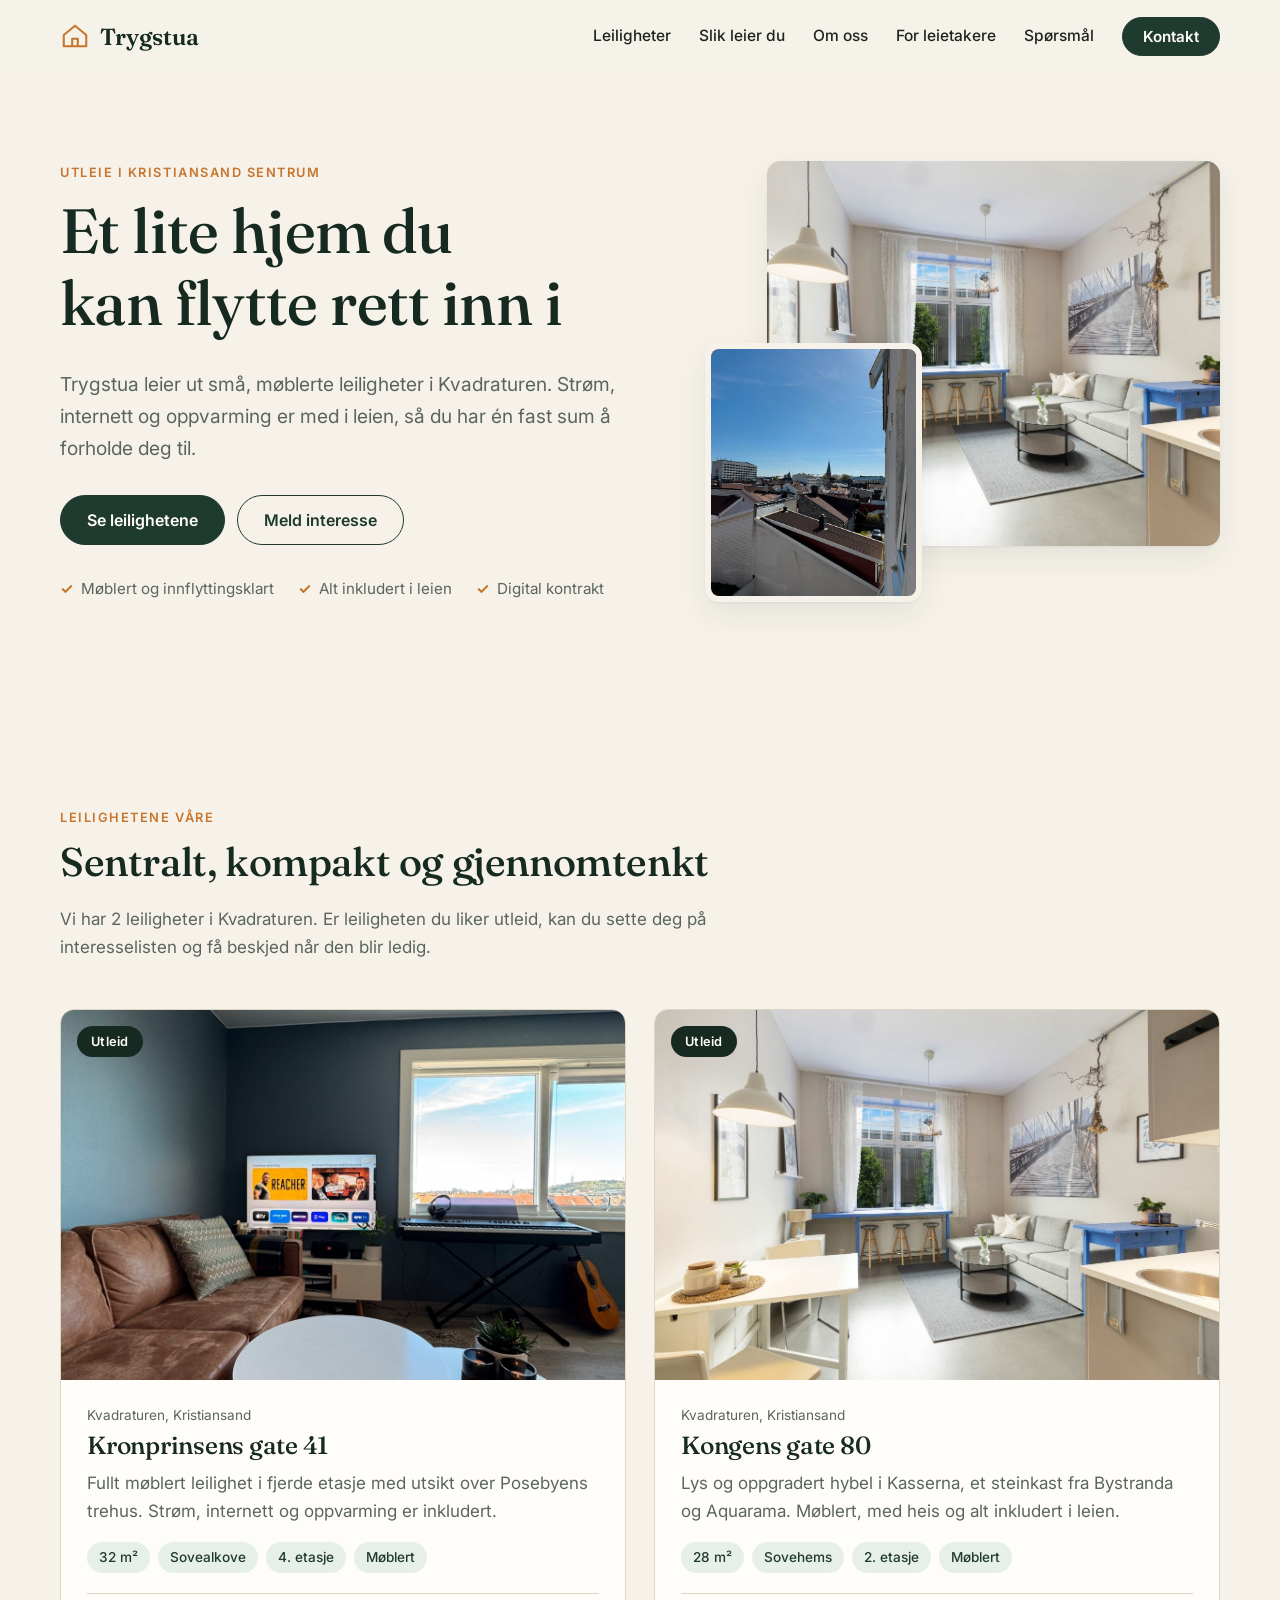
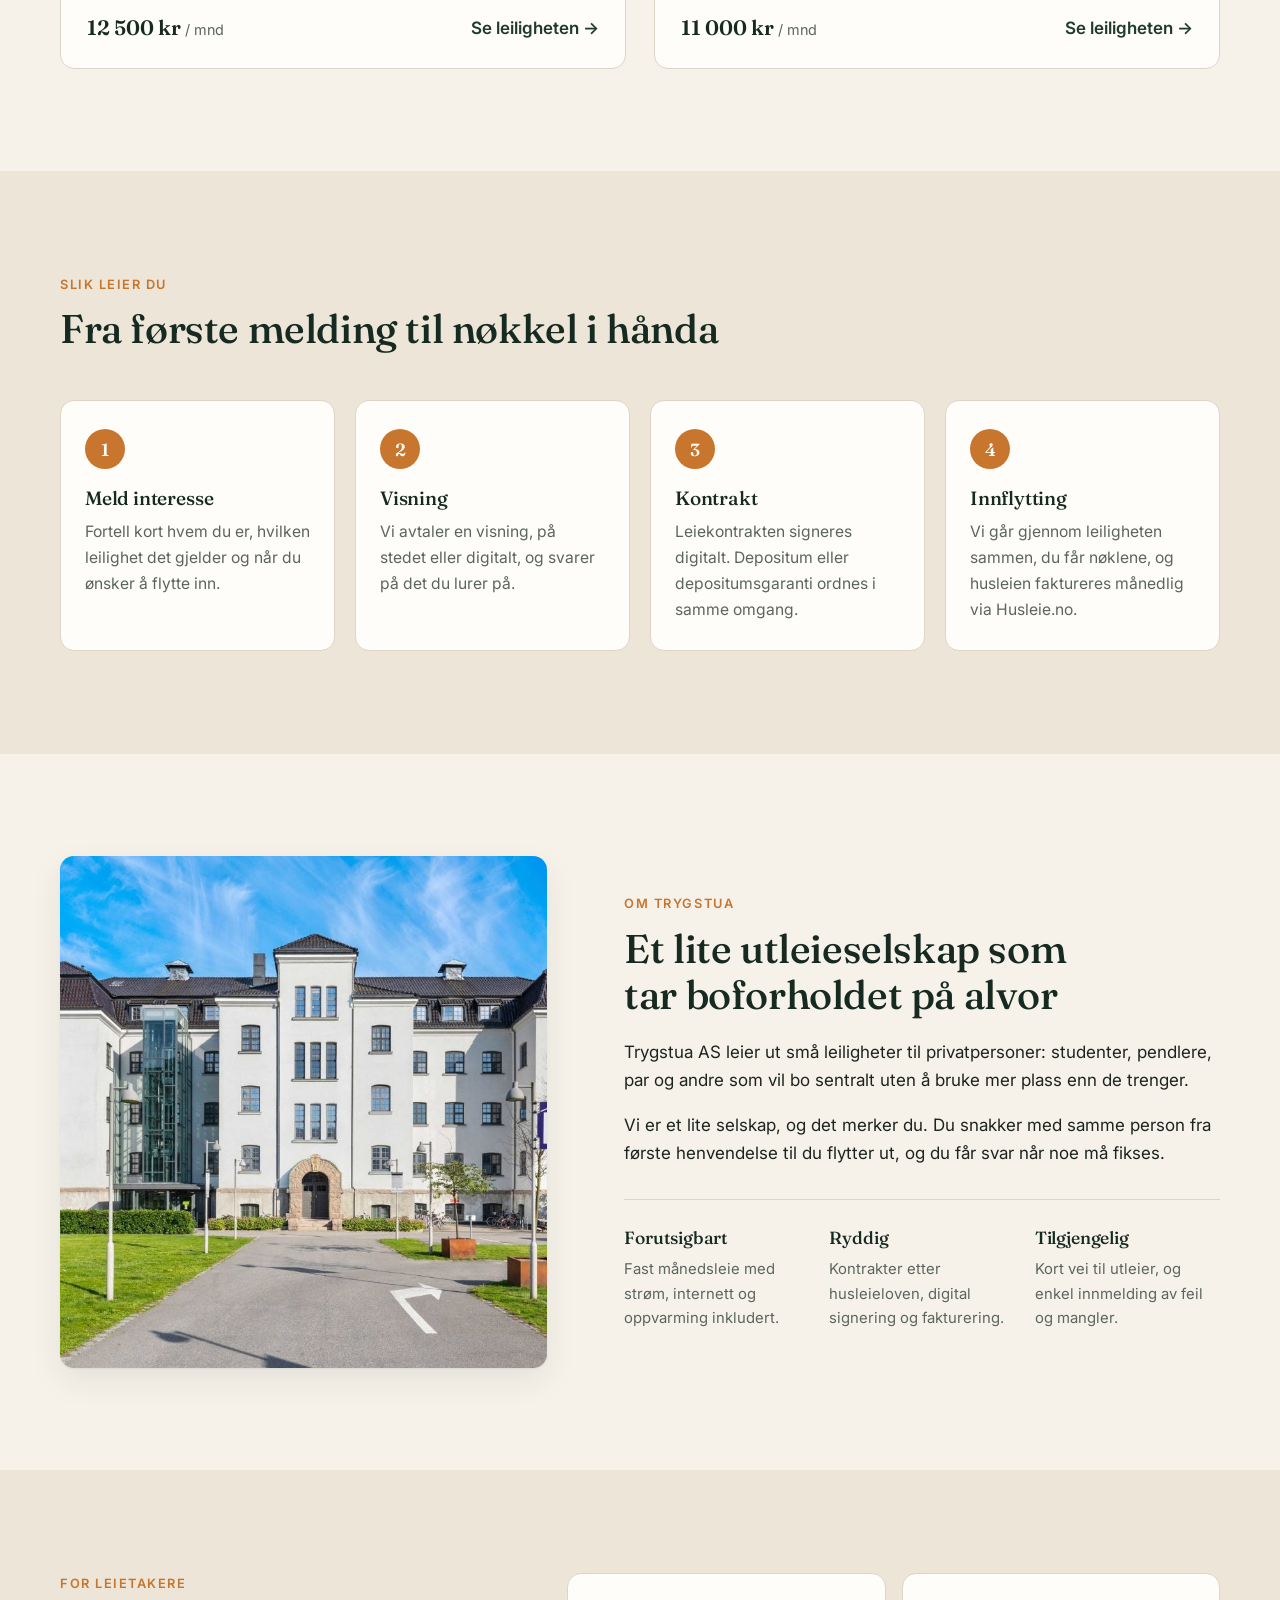
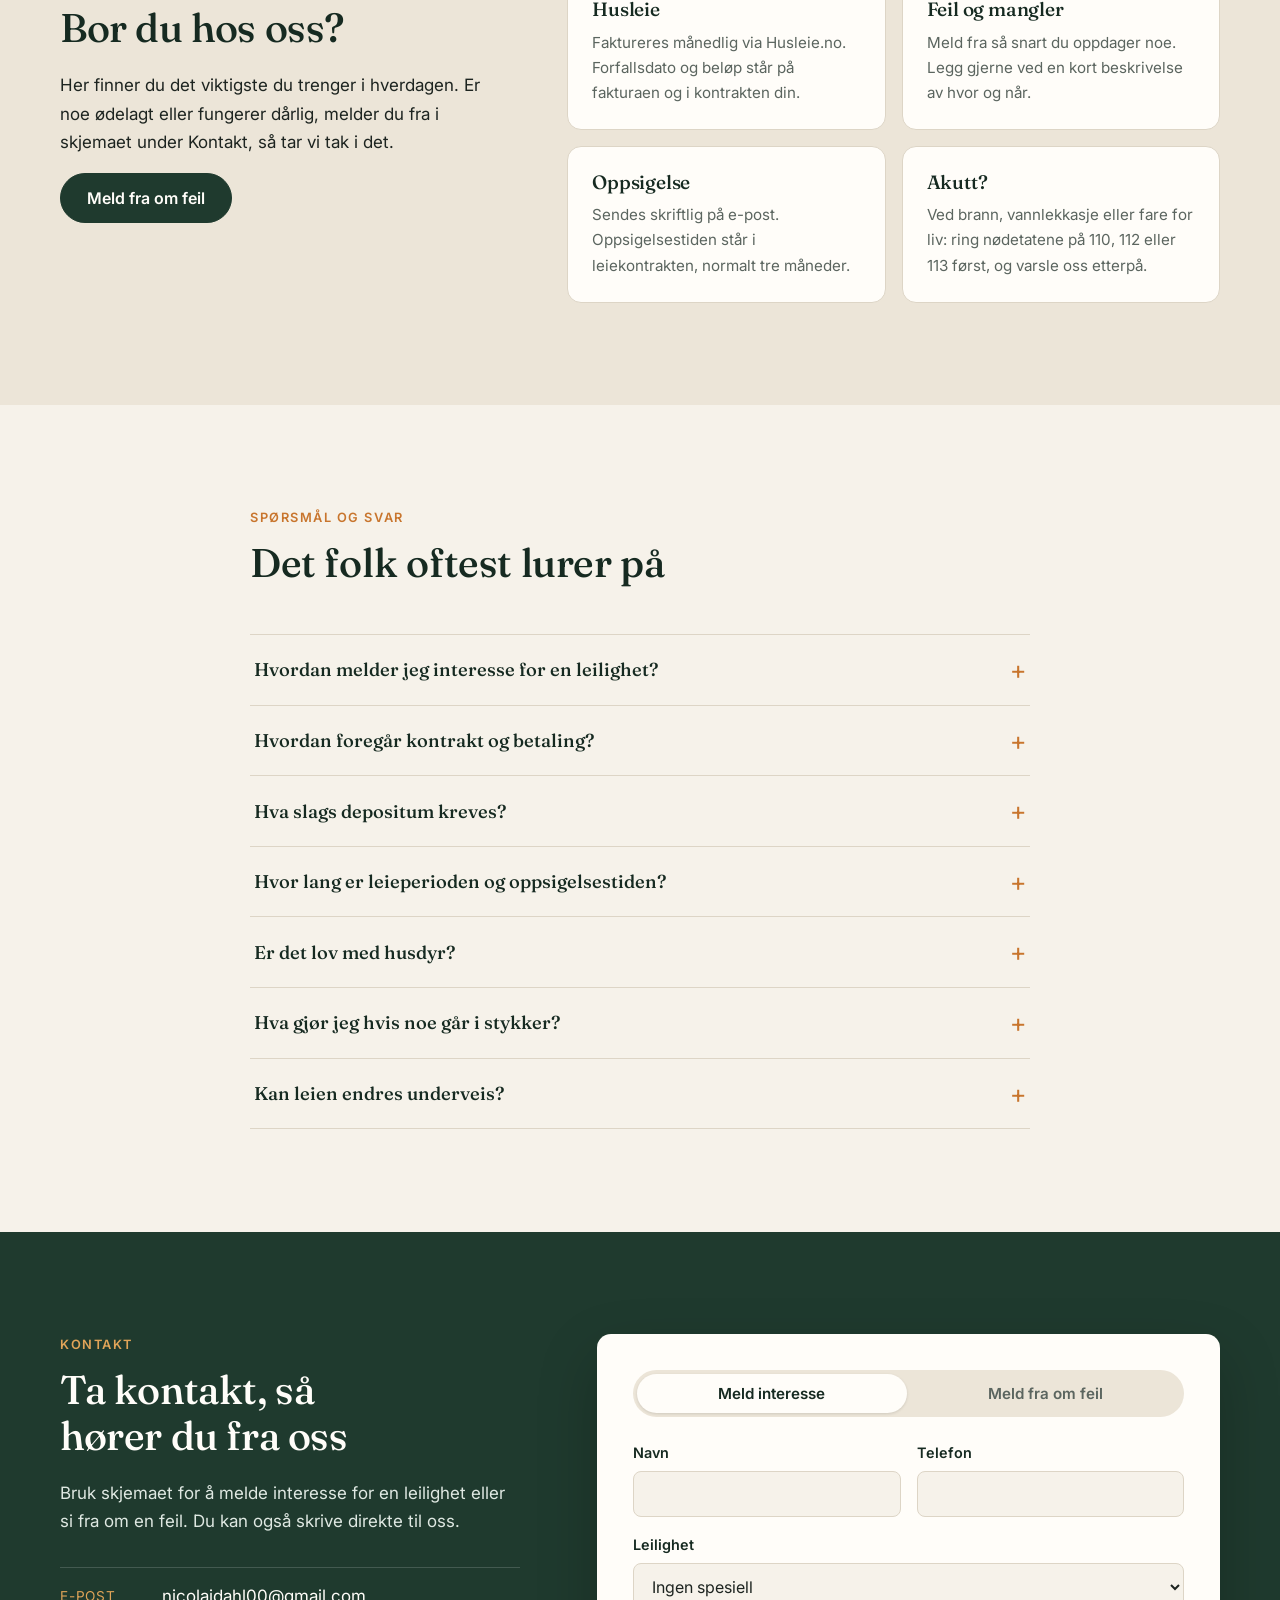
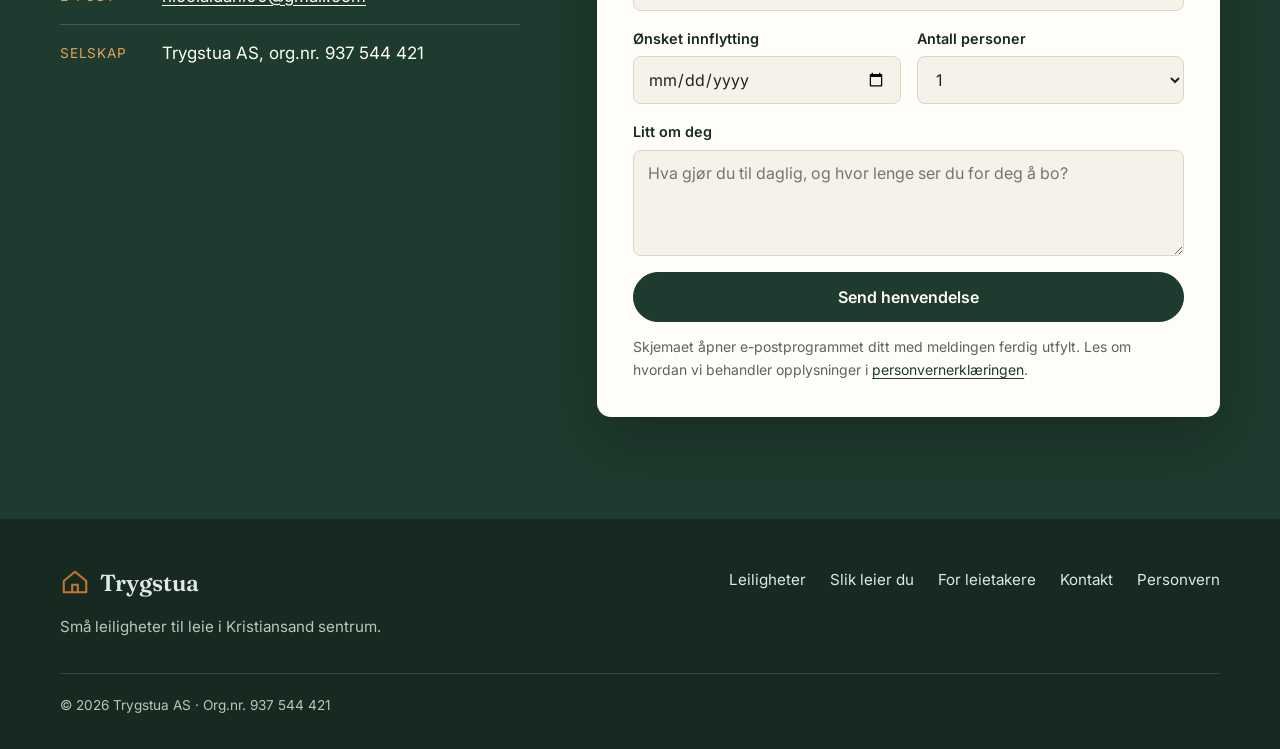
==== index.html @ 63338cfd "Første versjon av nettsiden for Trygstua AS Statisk nettside med forside, leilighetssider med bildeg" ====
<!doctype html>
<html lang="nb">
<head>
  <meta charset="utf-8">
  <meta name="viewport" content="width=device-width, initial-scale=1">
  <title>Trygstua AS | Små leiligheter til leie i Kristiansand</title>
  <meta name="description" content="Trygstua AS leier ut små, møblerte leiligheter i Kristiansand sentrum. Fast månedspris, ryddige kontrakter og en utleier som svarer.">
  <meta property="og:title" content="Trygstua AS | Små leiligheter til leie i Kristiansand">
  <meta property="og:description" content="Små, møblerte leiligheter i Kvadraturen. Fast månedspris og ryddige kontrakter.">
  <meta property="og:image" content="bilder/kongens-gate-80/02.jpg">
  <link rel="icon" href="favicon.svg" type="image/svg+xml">
  <link rel="preconnect" href="https://fonts.googleapis.com">
  <link rel="preconnect" href="https://fonts.gstatic.com" crossorigin>
  <link href="https://fonts.googleapis.com/css2?family=Fraunces:opsz,wght@9..144,400;9..144,500;9..144,600&family=Inter:wght@400;500;600&display=swap" rel="stylesheet">
  <link rel="stylesheet" href="css/style.css">
</head>
<body>
  <a class="hopp" href="#innhold">Hopp til innhold</a>

  <header class="topp">
    <div class="ramme topp__rad">
      <a class="logo" href="index.html" aria-label="Trygstua, til forsiden">
        <svg viewBox="0 0 32 32" aria-hidden="true"><path d="M4 15 16 5l12 10v12H4z" fill="none" stroke="currentColor" stroke-width="2.2" stroke-linejoin="round"/><path d="M13 27v-8h6v8" fill="none" stroke="currentColor" stroke-width="2.2" stroke-linejoin="round"/></svg>
        <span>Trygstua</span>
      </a>
      <button class="meny-knapp" aria-expanded="false" aria-controls="meny" aria-label="Meny"><span></span><span></span><span></span></button>
      <nav class="meny" id="meny" aria-label="Hovedmeny">
        <a href="#leiligheter">Leiligheter</a>
        <a href="#slik">Slik leier du</a>
        <a href="#om">Om oss</a>
        <a href="#leietakere">For leietakere</a>
        <a href="#sporsmal">Spørsmål</a>
        <a class="knapp knapp--liten" href="#kontakt">Kontakt</a>
      </nav>
    </div>
  </header>

  <main id="innhold">
    <section class="hero">
      <div class="ramme hero__rad">
        <div class="hero__tekst">
          <p class="overtittel">Utleie i Kristiansand sentrum</p>
          <h1>Et lite hjem du kan flytte rett inn i</h1>
          <p class="ingress">Trygstua leier ut små, møblerte leiligheter i Kvadraturen. Strøm, internett og oppvarming er med i leien, så du har én fast sum å forholde deg til.</p>
          <div class="hero__knapper">
            <a class="knapp" href="#leiligheter">Se leilighetene</a>
            <a class="knapp knapp--lys" href="#kontakt">Meld interesse</a>
          </div>
          <ul class="hero__punkter">
            <li>Møblert og innflyttingsklart</li>
            <li>Alt inkludert i leien</li>
            <li>Digital kontrakt</li>
          </ul>
        </div>
        <div class="hero__bilder" aria-hidden="true">
          <img class="hero__bilde hero__bilde--a" src="bilder/kongens-gate-80/02.jpg" alt="">
          <img class="hero__bilde hero__bilde--b" src="bilder/kronprinsens-gate-41/03.jpg" alt="">
        </div>
      </div>
    </section>

    <section class="seksjon" id="leiligheter">
      <div class="ramme">
        <div class="seksjon__topp">
          <p class="overtittel">Leilighetene våre</p>
          <h2>Sentralt, kompakt og gjennomtenkt</h2>
          <p>Vi har <span data-antall>2</span> leiligheter i Kvadraturen. Er leiligheten du liker utleid, kan du sette deg på interesselisten og få beskjed når den blir ledig.</p>
        </div>
        <div class="kortliste" id="leilighetsliste"></div>
      </div>
    </section>

    <section class="seksjon seksjon--farget" id="slik">
      <div class="ramme">
        <div class="seksjon__topp">
          <p class="overtittel">Slik leier du</p>
          <h2>Fra første melding til nøkkel i hånda</h2>
        </div>
        <ol class="steg">
          <li><span class="steg__nr">1</span><h3>Meld interesse</h3><p>Fortell kort hvem du er, hvilken leilighet det gjelder og når du ønsker å flytte inn.</p></li>
          <li><span class="steg__nr">2</span><h3>Visning</h3><p>Vi avtaler en visning, på stedet eller digitalt, og svarer på det du lurer på.</p></li>
          <li><span class="steg__nr">3</span><h3>Kontrakt</h3><p>Leiekontrakten signeres digitalt. Depositum eller depositumsgaranti ordnes i samme omgang.</p></li>
          <li><span class="steg__nr">4</span><h3>Innflytting</h3><p>Vi går gjennom leiligheten sammen, du får nøklene, og husleien faktureres månedlig via Husleie.no.</p></li>
        </ol>
      </div>
    </section>

    <section class="seksjon" id="om">
      <div class="ramme om">
        <div class="om__bilde"><img src="bilder/kongens-gate-80/16.jpg" alt="Leilighetsbygget Kasserna i Kongens gate, sett fra parken" loading="lazy"></div>
        <div>
          <p class="overtittel">Om Trygstua</p>
          <h2>Et lite utleieselskap som tar boforholdet på alvor</h2>
          <p>Trygstua AS leier ut små leiligheter til privatpersoner: studenter, pendlere, par og andre som vil bo sentralt uten å bruke mer plass enn de trenger.</p>
          <p>Vi er et lite selskap, og det merker du. Du snakker med samme person fra første henvendelse til du flytter ut, og du får svar når noe må fikses.</p>
          <ul class="verdier">
            <li><h3>Forutsigbart</h3><p>Fast månedsleie med strøm, internett og oppvarming inkludert.</p></li>
            <li><h3>Ryddig</h3><p>Kontrakter etter husleieloven, digital signering og fakturering.</p></li>
            <li><h3>Tilgjengelig</h3><p>Kort vei til utleier, og enkel innmelding av feil og mangler.</p></li>
          </ul>
        </div>
      </div>
    </section>

    <section class="seksjon seksjon--farget" id="leietakere">
      <div class="ramme toko">
        <div>
          <p class="overtittel">For leietakere</p>
          <h2>Bor du hos oss?</h2>
          <p>Her finner du det viktigste du trenger i hverdagen. Er noe ødelagt eller fungerer dårlig, melder du fra i skjemaet under Kontakt, så tar vi tak i det.</p>
          <a class="knapp" href="#feil" data-fane-lenke>Meld fra om feil</a>
        </div>
        <ul class="infokort">
          <li><h3>Husleie</h3><p>Faktureres månedlig via Husleie.no. Forfallsdato og beløp står på fakturaen og i kontrakten din.</p></li>
          <li><h3>Feil og mangler</h3><p>Meld fra så snart du oppdager noe. Legg gjerne ved en kort beskrivelse av hvor og når.</p></li>
          <li><h3>Oppsigelse</h3><p>Sendes skriftlig på e-post. Oppsigelsestiden står i leiekontrakten, normalt tre måneder.</p></li>
          <li><h3>Akutt?</h3><p>Ved brann, vannlekkasje eller fare for liv: ring nødetatene på 110, 112 eller 113 først, og varsle oss etterpå.</p></li>
        </ul>
      </div>
    </section>

    <section class="seksjon" id="sporsmal">
      <div class="ramme ramme--smal">
        <div class="seksjon__topp">
          <p class="overtittel">Spørsmål og svar</p>
          <h2>Det folk oftest lurer på</h2>
        </div>
        <div id="sporsmal-liste"></div>
      </div>
    </section>

    <section class="seksjon seksjon--mork" id="kontakt">
      <span id="feil" class="anker"></span>
      <div class="ramme kontakt">
        <div class="kontakt__info">
          <p class="overtittel">Kontakt</p>
          <h2>Ta kontakt, så hører du fra oss</h2>
          <p>Bruk skjemaet for å melde interesse for en leilighet eller si fra om en feil. Du kan også skrive direkte til oss.</p>
          <dl class="kontaktliste">
            <div><dt>E-post</dt><dd><a data-epost href="#"></a></dd></div>
            <div data-telefon-rad><dt>Telefon</dt><dd><a data-telefon href="#"></a></dd></div>
            <div><dt>Selskap</dt><dd>Trygstua AS, org.nr. <span data-orgnr></span></dd></div>
          </dl>
        </div>

        <div class="skjemaboks">
          <div class="faner" role="tablist" aria-label="Velg skjema">
            <button role="tab" id="fane-interesse" aria-selected="true" aria-controls="panel-interesse">Meld interesse</button>
            <button role="tab" id="fane-feil" aria-selected="false" aria-controls="panel-feil">Meld fra om feil</button>
          </div>

          <form id="panel-interesse" role="tabpanel" aria-labelledby="fane-interesse" data-epostskjema data-emne="Interesse for leilighet" novalidate>
            <div class="felt-rad">
              <label>Navn<input name="navn" data-etikett="Navn" autocomplete="name" required></label>
              <label>Telefon<input name="telefon" data-etikett="Telefon" type="tel" autocomplete="tel"></label>
            </div>
            <label>Leilighet
              <select name="leilighet" data-etikett="Leilighet" data-leiligheter><option value="">Ingen spesiell</option></select>
            </label>
            <div class="felt-rad">
              <label>Ønsket innflytting<input name="innflytting" data-etikett="Ønsket innflytting" type="date"></label>
              <label>Antall personer
                <select name="personer" data-etikett="Antall personer"><option>1</option><option>2</option></select>
              </label>
            </div>
            <label>Litt om deg<textarea name="melding" rows="4" placeholder="Hva gjør du til daglig, og hvor lenge ser du for deg å bo?" required></textarea></label>
            <button class="knapp knapp--full" type="submit">Send henvendelse</button>
            <p class="skjema__svar" hidden></p>
            <p class="liten">Skjemaet åpner e-postprogrammet ditt med meldingen ferdig utfylt. Les om hvordan vi behandler opplysninger i <a href="personvern.html">personvernerklæringen</a>.</p>
          </form>

          <form id="panel-feil" role="tabpanel" aria-labelledby="fane-feil" data-epostskjema data-emne="Feilmelding" hidden novalidate>
            <div class="felt-rad">
              <label>Navn<input name="navn" data-etikett="Navn" autocomplete="name" required></label>
              <label>Telefon<input name="telefon" data-etikett="Telefon" type="tel" autocomplete="tel"></label>
            </div>
            <div class="felt-rad">
              <label>Leilighet
                <select name="leilighet" data-etikett="Leilighet" data-leiligheter required><option value="">Velg leilighet</option></select>
              </label>
              <label>Hva gjelder det?
                <select name="kategori" data-etikett="Kategori">
                  <option>Vann og avløp</option><option>Strøm og oppvarming</option><option>Hvitevarer</option><option>Internett</option><option>Dører, vinduer og lås</option><option>Fellesareal</option><option>Annet</option>
                </select>
              </label>
            </div>
            <label>Beskriv feilen<textarea name="melding" rows="4" placeholder="Hva har skjedd, hvor i leiligheten, og når la du merke til det?" required></textarea></label>
            <button class="knapp knapp--full" type="submit">Send feilmelding</button>
            <p class="skjema__svar" hidden></p>
            <p class="liten">Legg gjerne ved bilder i e-posten før du sender. Ved akutt fare ringer du nødetatene først.</p>
          </form>
        </div>
      </div>
    </section>
  </main>

  <footer class="bunn">
    <div class="ramme bunn__rad">
      <div>
        <a class="logo logo--lys" href="index.html"><svg viewBox="0 0 32 32" aria-hidden="true"><path d="M4 15 16 5l12 10v12H4z" fill="none" stroke="currentColor" stroke-width="2.2" stroke-linejoin="round"/><path d="M13 27v-8h6v8" fill="none" stroke="currentColor" stroke-width="2.2" stroke-linejoin="round"/></svg><span>Trygstua</span></a>
        <p>Små leiligheter til leie i Kristiansand sentrum.</p>
      </div>
      <nav aria-label="Bunnmeny">
        <a href="#leiligheter">Leiligheter</a>
        <a href="#slik">Slik leier du</a>
        <a href="#leietakere">For leietakere</a>
        <a href="#kontakt">Kontakt</a>
        <a href="personvern.html">Personvern</a>
      </nav>
      <p class="bunn__juss">© <span data-aar></span> Trygstua AS · Org.nr. <span data-orgnr></span></p>
    </div>
  </footer>

  <script src="js/data.js"></script>
  <script src="js/main.js"></script>
</body>
</html>
---- css/style.css ----
/* ---------- Grunnlag ---------- */

:root {
  --gronn: #1f3a2e;
  --gronn-mork: #162a21;
  --gronn-lys: #e7efe9;
  --sand: #f6f2ea;
  --sand-mork: #ece5d8;
  --hvit: #fffdf9;
  --tekst: #1d2420;
  --dempet: #5b655f;
  --linje: #ddd5c6;
  --aksent: #c8752d;
  --aksent-lys: #e0a458;
  --radius: 14px;
  --radius-liten: 8px;
  --skygge: 0 1px 2px rgba(22, 42, 33, 0.06), 0 12px 32px rgba(22, 42, 33, 0.08);
  --serif: "Fraunces", "Iowan Old Style", Georgia, serif;
  --sans: "Inter", -apple-system, BlinkMacSystemFont, "Segoe UI", Helvetica, Arial, sans-serif;
  --topp-hoyde: 72px;
}

*,
*::before,
*::after {
  box-sizing: border-box;
}

html {
  scroll-behavior: smooth;
  scroll-padding-top: calc(var(--topp-hoyde) + 16px);
  -webkit-text-size-adjust: 100%;
}

body {
  margin: 0;
  font-family: var(--sans);
  font-size: 1.0625rem;
  line-height: 1.65;
  color: var(--tekst);
  background: var(--sand);
  -webkit-font-smoothing: antialiased;
}

img {
  display: block;
  max-width: 100%;
}

h1,
h2,
h3 {
  font-family: var(--serif);
  font-weight: 500;
  line-height: 1.15;
  letter-spacing: -0.01em;
  margin: 0 0 0.5em;
  color: var(--gronn-mork);
  text-wrap: balance;
}

h1 {
  font-size: clamp(2.3rem, 5.2vw, 3.9rem);
}

h2 {
  font-size: clamp(1.7rem, 3.4vw, 2.5rem);
}

h3 {
  font-size: 1.2rem;
}

p {
  margin: 0 0 1em;
}

a {
  color: var(--gronn);
  text-underline-offset: 3px;
}

a:hover {
  color: var(--aksent);
}

:focus-visible {
  outline: 3px solid var(--aksent-lys);
  outline-offset: 3px;
  border-radius: 4px;
}

ul,
ol {
  margin: 0;
  padding: 0;
  list-style: none;
}

.ramme {
  width: min(1160px, 100% - 40px);
  margin-inline: auto;
}

.ramme--smal {
  width: min(780px, 100% - 40px);
}

.hopp {
  position: absolute;
  left: -9999px;
}

.hopp:focus {
  left: 16px;
  top: 16px;
  z-index: 100;
  background: var(--hvit);
  padding: 10px 16px;
  border-radius: var(--radius-liten);
}

.overtittel {
  font-size: 0.8rem;
  font-weight: 600;
  letter-spacing: 0.12em;
  text-transform: uppercase;
  color: var(--aksent);
  margin-bottom: 0.9em;
}

.ingress {
  font-size: 1.2rem;
  color: var(--dempet);
  max-width: 56ch;
}

.liten {
  font-size: 0.875rem;
  color: var(--dempet);
  margin: 0.9em 0 0;
}

/* ---------- Knapper og lenker ---------- */

.knapp {
  display: inline-flex;
  align-items: center;
  justify-content: center;
  gap: 8px;
  padding: 14px 26px;
  border: 1.5px solid var(--gronn);
  border-radius: 999px;
  background: var(--gronn);
  color: var(--hvit);
  font: 600 1rem var(--sans);
  text-decoration: none;
  cursor: pointer;
  transition: background 0.2s, color 0.2s, transform 0.2s;
}

.knapp:hover {
  background: var(--gronn-mork);
  color: var(--hvit);
  transform: translateY(-1px);
}

.knapp--lys {
  background: transparent;
  color: var(--gronn);
}

.knapp--lys:hover {
  background: var(--gronn-lys);
  color: var(--gronn-mork);
}

.knapp--liten {
  padding: 9px 20px;
  font-size: 0.95rem;
}

.knapp--full {
  width: 100%;
}

.lenke-pil {
  font-weight: 600;
  text-decoration: none;
  white-space: nowrap;
}

.lenke-pil::after {
  content: " →";
  transition: margin 0.2s;
}

.lenke-pil:hover::after {
  margin-left: 4px;
}

.lenke-pil--tilbake::after {
  content: none;
}

.lenke-pil--tilbake::before {
  content: "← ";
}

/* ---------- Topp ---------- */

.topp {
  position: sticky;
  top: 0;
  z-index: 50;
  background: rgba(246, 242, 234, 0.9);
  backdrop-filter: blur(12px);
  -webkit-backdrop-filter: blur(12px);
  border-bottom: 1px solid transparent;
  transition: border-color 0.2s, box-shadow 0.2s;
}

.topp.har-skygge {
  border-bottom-color: var(--linje);
}

.topp__rad {
  display: flex;
  align-items: center;
  justify-content: space-between;
  height: var(--topp-hoyde);
}

.logo {
  display: inline-flex;
  align-items: center;
  gap: 10px;
  font: 600 1.45rem var(--serif);
  color: var(--gronn-mork);
  text-decoration: none;
}

.logo svg {
  width: 30px;
  height: 30px;
  color: var(--aksent);
}

.logo--lys {
  color: var(--hvit);
}

.meny {
  display: flex;
  align-items: center;
  gap: 28px;
}

.meny a:not(.knapp) {
  font-size: 0.97rem;
  font-weight: 500;
  color: var(--tekst);
  text-decoration: none;
}

.meny a:not(.knapp):hover {
  color: var(--aksent);
}

.meny-knapp {
  display: none;
  width: 44px;
  height: 44px;
  padding: 11px 10px;
  background: none;
  border: 0;
  cursor: pointer;
}

.meny-knapp span {
  display: block;
  height: 2px;
  margin: 5px 0;
  background: var(--gronn-mork);
  border-radius: 2px;
}

/* ---------- Hero ---------- */

.hero {
  padding: clamp(40px, 7vw, 88px) 0 clamp(56px, 8vw, 104px);
  overflow: hidden;
}

.hero__rad {
  display: grid;
  grid-template-columns: 1.05fr 0.95fr;
  gap: clamp(32px, 6vw, 80px);
  align-items: center;
}

.hero__knapper {
  display: flex;
  flex-wrap: wrap;
  gap: 12px;
  margin: 1.8em 0;
}

.hero__punkter {
  display: flex;
  flex-wrap: wrap;
  gap: 8px 24px;
  font-size: 0.95rem;
  color: var(--dempet);
}

.hero__punkter li::before {
  content: "✓";
  margin-right: 8px;
  color: var(--aksent);
  font-weight: 700;
}

.hero__bilder {
  position: relative;
  padding: 0 0 56px 0;
}

.hero__bilde {
  object-fit: cover;
  border-radius: var(--radius);
  box-shadow: var(--skygge);
}

.hero__bilde--a {
  width: 88%;
  aspect-ratio: 4 / 3.4;
  margin-left: auto;
}

.hero__bilde--b {
  position: absolute;
  left: 0;
  bottom: 0;
  width: 42%;
  aspect-ratio: 3 / 3.6;
  border: 6px solid var(--sand);
}

/* ---------- Seksjoner ---------- */

.seksjon {
  padding: clamp(56px, 8vw, 104px) 0;
}

.seksjon--farget {
  background: var(--sand-mork);
}

.seksjon--mork {
  background: var(--gronn);
  color: #dfe8e2;
}

.seksjon--mork h2 {
  color: var(--hvit);
}

.seksjon--mork .overtittel {
  color: var(--aksent-lys);
}

.seksjon--mork a {
  color: var(--hvit);
}

.seksjon__topp {
  max-width: 660px;
  margin-bottom: clamp(28px, 4vw, 48px);
}

.seksjon__topp p:last-child {
  color: var(--dempet);
  margin: 0;
}

/* ---------- Leilighetskort ---------- */

.kortliste {
  display: grid;
  grid-template-columns: repeat(auto-fit, minmax(min(100%, 400px), 1fr));
  gap: 28px;
}

.kort {
  display: flex;
  flex-direction: column;
  background: var(--hvit);
  border: 1px solid var(--linje);
  border-radius: var(--radius);
  overflow: hidden;
  transition: transform 0.25s, box-shadow 0.25s;
}

.kort:hover {
  transform: translateY(-4px);
  box-shadow: var(--skygge);
}

.kort__bilde {
  position: relative;
  display: block;
  aspect-ratio: 16 / 10.5;
  overflow: hidden;
  background: var(--sand-mork);
}

.kort__bilde img {
  width: 100%;
  height: 100%;
  object-fit: cover;
  transition: transform 0.5s;
}

.kort:hover .kort__bilde img {
  transform: scale(1.04);
}

.kort__bilde .status {
  position: absolute;
  top: 16px;
  left: 16px;
}

.kort__innhold {
  display: flex;
  flex-direction: column;
  flex: 1;
  padding: 24px 26px 26px;
}

.kort__omrade {
  font-size: 0.85rem;
  color: var(--dempet);
  margin-bottom: 4px;
}

.kort h3 {
  font-size: 1.55rem;
  margin-bottom: 0.4em;
}

.kort h3 a {
  color: inherit;
  text-decoration: none;
}

.kort__tekst {
  color: var(--dempet);
}

.kort__bunn {
  display: flex;
  align-items: center;
  justify-content: space-between;
  gap: 16px;
  margin-top: auto;
  padding-top: 20px;
  border-top: 1px solid var(--linje);
}

.tagger {
  display: flex;
  flex-wrap: wrap;
  gap: 8px;
  margin-bottom: 20px;
}

.tagger li {
  padding: 4px 12px;
  font-size: 0.85rem;
  font-weight: 500;
  background: var(--gronn-lys);
  color: var(--gronn);
  border-radius: 999px;
}

.status {
  display: inline-block;
  padding: 5px 14px;
  font-size: 0.8rem;
  font-weight: 600;
  letter-spacing: 0.02em;
  border-radius: 999px;
  white-space: nowrap;
}

.status--utleid {
  background: var(--gronn-mork);
  color: var(--hvit);
}

.status--ledig {
  background: var(--aksent);
  color: #fff;
}

.status--kommer {
  background: var(--hvit);
  color: var(--gronn-mork);
}

.pris {
  margin: 0;
  font: 600 1.3rem var(--serif);
  color: var(--gronn-mork);
}

.pris .per {
  font: 400 0.9rem var(--sans);
  color: var(--dempet);
}

.pris-ukjent {
  font: 500 0.95rem var(--sans);
  color: var(--dempet);
}

.pris--stor {
  font-size: 1.9rem;
  margin-bottom: 18px;
  padding-bottom: 18px;
  border-bottom: 1px solid var(--linje);
}

/* ---------- Steg ---------- */

.steg {
  display: grid;
  grid-template-columns: repeat(auto-fit, minmax(220px, 1fr));
  gap: 20px;
}

.steg li {
  padding: 28px 24px;
  background: var(--hvit);
  border-radius: var(--radius);
  border: 1px solid var(--linje);
}

.steg__nr {
  display: grid;
  place-items: center;
  width: 40px;
  height: 40px;
  margin-bottom: 18px;
  font: 600 1.1rem var(--serif);
  color: var(--hvit);
  background: var(--aksent);
  border-radius: 50%;
}

.steg p {
  margin: 0;
  font-size: 0.98rem;
  color: var(--dempet);
}

/* ---------- Om oss ---------- */

.om {
  display: grid;
  grid-template-columns: 0.9fr 1.1fr;
  gap: clamp(32px, 6vw, 80px);
  align-items: center;
}

.om__bilde img {
  width: 100%;
  aspect-ratio: 4 / 4.2;
  object-fit: cover;
  border-radius: var(--radius);
  box-shadow: var(--skygge);
}

.verdier {
  display: grid;
  grid-template-columns: repeat(3, 1fr);
  gap: 20px;
  margin-top: 32px;
  padding-top: 28px;
  border-top: 1px solid var(--linje);
}

.verdier h3 {
  font-size: 1.1rem;
}

.verdier p {
  margin: 0;
  font-size: 0.93rem;
  color: var(--dempet);
}

/* ---------- For leietakere ---------- */

.toko {
  display: grid;
  grid-template-columns: 0.8fr 1.2fr;
  gap: clamp(32px, 6vw, 72px);
  align-items: start;
}

.infokort {
  display: grid;
  grid-template-columns: repeat(2, 1fr);
  gap: 16px;
}

.infokort li {
  padding: 24px;
  background: var(--hvit);
  border: 1px solid var(--linje);
  border-radius: var(--radius);
}

.infokort p {
  margin: 0;
  font-size: 0.95rem;
  color: var(--dempet);
}

/* ---------- Spørsmål ---------- */

.sporsmal {
  border-bottom: 1px solid var(--linje);
}

.sporsmal:first-child {
  border-top: 1px solid var(--linje);
}

.sporsmal summary {
  display: flex;
  justify-content: space-between;
  align-items: center;
  gap: 20px;
  padding: 22px 4px;
  font: 500 1.15rem var(--serif);
  color: var(--gronn-mork);
  cursor: pointer;
  list-style: none;
}

.sporsmal summary::-webkit-details-marker {
  display: none;
}

.sporsmal summary::after {
  content: "+";
  flex: none;
  font: 400 1.6rem/1 var(--sans);
  color: var(--aksent);
  transition: transform 0.2s;
}

.sporsmal[open] summary::after {
  transform: rotate(45deg);
}

.sporsmal p {
  padding: 0 4px 22px;
  margin: 0;
  color: var(--dempet);
  max-width: 62ch;
}

/* ---------- Kontakt ---------- */

.anker {
  display: block;
}

.kontakt {
  display: grid;
  grid-template-columns: 0.85fr 1.15fr;
  gap: clamp(32px, 6vw, 80px);
  align-items: start;
}

.kontaktliste {
  margin: 32px 0 0;
}

.kontaktliste div {
  display: grid;
  grid-template-columns: 90px 1fr;
  gap: 12px;
  padding: 14px 0;
  border-top: 1px solid rgba(255, 255, 255, 0.16);
}

.kontaktliste dt {
  font-size: 0.85rem;
  letter-spacing: 0.06em;
  text-transform: uppercase;
  color: var(--aksent-lys);
  padding-top: 3px;
}

.kontaktliste dd {
  margin: 0;
  color: var(--hvit);
  overflow-wrap: anywhere;
}

.skjemaboks {
  padding: clamp(22px, 3.5vw, 36px);
  background: var(--hvit);
  color: var(--tekst);
  border-radius: var(--radius);
  box-shadow: 0 24px 60px rgba(0, 0, 0, 0.22);
}

.skjemaboks a {
  color: var(--gronn);
}

.faner {
  display: grid;
  grid-template-columns: 1fr 1fr;
  gap: 4px;
  padding: 4px;
  margin-bottom: 24px;
  background: var(--sand-mork);
  border-radius: 999px;
}

.faner button {
  padding: 10px 12px;
  font: 600 0.95rem var(--sans);
  color: var(--dempet);
  background: none;
  border: 0;
  border-radius: 999px;
  cursor: pointer;
}

.faner button[aria-selected="true"] {
  background: var(--hvit);
  color: var(--gronn-mork);
  box-shadow: 0 1px 3px rgba(0, 0, 0, 0.12);
}

form label {
  display: block;
  margin-bottom: 16px;
  font-size: 0.9rem;
  font-weight: 600;
  color: var(--gronn-mork);
}

.felt-rad {
  display: grid;
  grid-template-columns: 1fr 1fr;
  gap: 16px;
}

input,
select,
textarea {
  display: block;
  width: 100%;
  margin-top: 6px;
  padding: 12px 14px;
  font: 400 1rem var(--sans);
  color: var(--tekst);
  background: var(--sand);
  border: 1.5px solid var(--linje);
  border-radius: var(--radius-liten);
}

textarea {
  resize: vertical;
}

input:focus,
select:focus,
textarea:focus {
  outline: none;
  border-color: var(--gronn);
  background: #fff;
}

.skjema__svar {
  margin: 16px 0 0;
  padding: 14px 16px;
  font-size: 0.95rem;
  background: var(--gronn-lys);
  border-radius: var(--radius-liten);
}

/* ---------- Bunn ---------- */

.bunn {
  padding: 48px 0 32px;
  background: var(--gronn-mork);
  color: #b9c7be;
  font-size: 0.95rem;
}

.bunn__rad {
  display: grid;
  grid-template-columns: 1fr auto;
  gap: 24px 48px;
}

.bunn nav {
  display: flex;
  flex-wrap: wrap;
  gap: 8px 24px;
  align-items: start;
}

.bunn a {
  color: #dfe8e2;
  text-decoration: none;
}

.bunn a:hover {
  color: var(--aksent-lys);
}

.bunn p {
  margin: 10px 0 0;
}

.bunn__juss {
  grid-column: 1 / -1;
  padding-top: 20px;
  border-top: 1px solid rgba(255, 255, 255, 0.12);
  font-size: 0.85rem;
}

/* ---------- Undersider ---------- */

.underside {
  padding: 28px 0 clamp(56px, 8vw, 96px);
}

.brodsmuler {
  display: flex;
  flex-wrap: wrap;
  gap: 8px;
  margin-bottom: 28px;
  font-size: 0.9rem;
  color: var(--dempet);
}

.brodsmuler a {
  color: var(--dempet);
}

.l-topp {
  display: flex;
  justify-content: space-between;
  align-items: start;
  gap: 20px;
  margin-bottom: 8px;
}

.l-topp h1 {
  font-size: clamp(2rem, 4.4vw, 3.2rem);
  margin-bottom: 0.25em;
}

.l-topp .ingress {
  margin-bottom: 0.9em;
}

.galleri {
  position: relative;
  display: grid;
  grid-template-columns: 2fr 1fr 1fr;
  grid-template-rows: repeat(2, clamp(130px, 19vw, 230px));
  gap: 10px;
  margin-bottom: clamp(32px, 5vw, 56px);
  border-radius: var(--radius);
  overflow: hidden;
}

.galleri__rute {
  padding: 0;
  border: 0;
  background: var(--sand-mork);
  cursor: zoom-in;
  overflow: hidden;
}

.galleri__rute:first-child {
  grid-row: 1 / -1;
}

.galleri__rute img {
  width: 100%;
  height: 100%;
  object-fit: cover;
  transition: transform 0.4s, filter 0.2s;
}

.galleri__rute:hover img {
  transform: scale(1.03);
  filter: brightness(0.94);
}

.galleri--1 {
  grid-template-columns: 1fr;
}

.galleri__alle {
  position: absolute;
  right: 16px;
  bottom: 16px;
  padding: 10px 18px;
  font: 600 0.9rem var(--sans);
  color: var(--gronn-mork);
  background: var(--hvit);
  border: 0;
  border-radius: 999px;
  box-shadow: 0 2px 10px rgba(0, 0, 0, 0.2);
  cursor: pointer;
}

.galleri__alle:hover {
  background: var(--gronn-lys);
}

.l-kolonner {
  display: grid;
  grid-template-columns: 1fr 360px;
  gap: clamp(32px, 5vw, 72px);
  align-items: start;
}

.l-hoved h2 {
  font-size: 1.6rem;
  margin-top: 1.8em;
}

.l-hoved h2:first-child {
  margin-top: 0;
}

.l-hoved > p {
  max-width: 68ch;
}

.punktrutenett {
  display: grid;
  grid-template-columns: repeat(auto-fit, minmax(220px, 1fr));
  gap: 16px;
  margin-top: 28px;
}

.punktboks {
  padding: 22px 24px;
  background: var(--hvit);
  border: 1px solid var(--linje);
  border-radius: var(--radius);
}

.sjekkliste li {
  position: relative;
  padding: 4px 0 4px 26px;
  font-size: 0.97rem;
}

.sjekkliste li::before {
  content: "✓";
  position: absolute;
  left: 0;
  color: var(--aksent);
  font-weight: 700;
}

.sjekkliste--nei li::before {
  content: "–";
  color: var(--dempet);
}

.fakta {
  display: grid;
  grid-template-columns: repeat(auto-fit, minmax(240px, 1fr));
  gap: 0 32px;
  margin: 0;
}

.fakta div {
  display: flex;
  justify-content: space-between;
  gap: 16px;
  padding: 13px 0;
  border-bottom: 1px solid var(--linje);
}

.fakta dt {
  color: var(--dempet);
}

.fakta dd {
  margin: 0;
  font-weight: 600;
  text-align: right;
}

.l-side {
  position: sticky;
  top: calc(var(--topp-hoyde) + 20px);
}

.sideboks {
  padding: 28px;
  background: var(--hvit);
  border: 1px solid var(--linje);
  border-radius: var(--radius);
  box-shadow: var(--skygge);
}

.sideboks p {
  color: var(--dempet);
}

.tom {
  padding: 80px 0;
  text-align: center;
}

.tekstside h1 {
  font-size: clamp(2rem, 4.4vw, 3rem);
}

.tekstside h2 {
  font-size: 1.4rem;
  margin-top: 1.8em;
}

.tekstside .ingress {
  margin-bottom: 1.5em;
}

/* ---------- Bildeviser ---------- */

.viser {
  width: 100vw;
  height: 100dvh;
  max-width: none;
  max-height: none;
  margin: 0;
  padding: 56px 64px;
  border: 0;
  background: rgba(14, 22, 18, 0.96);
}

.viser[open] {
  display: grid;
  place-items: center;
}

.viser::backdrop {
  background: rgba(14, 22, 18, 0.9);
}

.viser img {
  max-width: 100%;
  max-height: calc(100dvh - 112px);
  object-fit: contain;
  border-radius: 6px;
}

.viser button {
  position: absolute;
  display: grid;
  place-items: center;
  width: 48px;
  height: 48px;
  font: 400 2rem/1 var(--sans);
  color: #fff;
  background: rgba(255, 255, 255, 0.12);
  border: 0;
  border-radius: 50%;
  cursor: pointer;
}

.viser button:hover {
  background: rgba(255, 255, 255, 0.25);
}

.viser__lukk {
  top: 12px;
  right: 12px;
}

.viser__pil {
  top: 50%;
  transform: translateY(-50%);
  padding-bottom: 5px;
}

.viser__pil--forrige {
  left: 10px;
}

.viser__pil--neste {
  right: 10px;
}

.viser__teller {
  position: absolute;
  bottom: 14px;
  left: 0;
  right: 0;
  margin: 0;
  text-align: center;
  font-size: 0.9rem;
  color: #cfd8d2;
}

/* ---------- Mobil ---------- */

@media (max-width: 920px) {
  .meny-knapp {
    display: block;
  }

  .meny {
    position: absolute;
    top: var(--topp-hoyde);
    left: 0;
    right: 0;
    display: none;
    flex-direction: column;
    align-items: stretch;
    gap: 0;
    padding: 8px 20px 24px;
    background: var(--sand);
    border-bottom: 1px solid var(--linje);
    box-shadow: 0 16px 24px rgba(22, 42, 33, 0.08);
  }

  .meny.er-apen {
    display: flex;
  }

  .meny a:not(.knapp) {
    padding: 14px 0;
    font-size: 1.05rem;
    border-bottom: 1px solid var(--linje);
  }

  .meny .knapp {
    margin-top: 18px;
  }

  .hero__rad,
  .om,
  .toko,
  .kontakt,
  .l-kolonner {
    grid-template-columns: 1fr;
  }

  .hero__bilder {
    max-width: 560px;
  }

  .l-side {
    position: static;
  }

  .galleri {
    grid-template-columns: 1fr 1fr;
    grid-template-rows: clamp(200px, 52vw, 380px) clamp(90px, 22vw, 160px);
  }

  .galleri__rute:first-child {
    grid-row: auto;
    grid-column: 1 / -1;
  }

  .galleri__rute:nth-child(n + 4) {
    display: none;
  }
}

@media (max-width: 620px) {
  body {
    font-size: 1rem;
  }

  .verdier,
  .infokort,
  .felt-rad,
  .bunn__rad {
    grid-template-columns: 1fr;
  }

  .felt-rad {
    gap: 0;
  }

  .l-topp {
    flex-direction: column-reverse;
    gap: 12px;
  }

  .kort__bunn {
    flex-direction: column;
    align-items: start;
    gap: 10px;
  }

  .viser {
    padding: 56px 8px;
  }
}

@media (prefers-reduced-motion: reduce) {
  html {
    scroll-behavior: auto;
  }

  * {
    transition: none !important;
  }
}
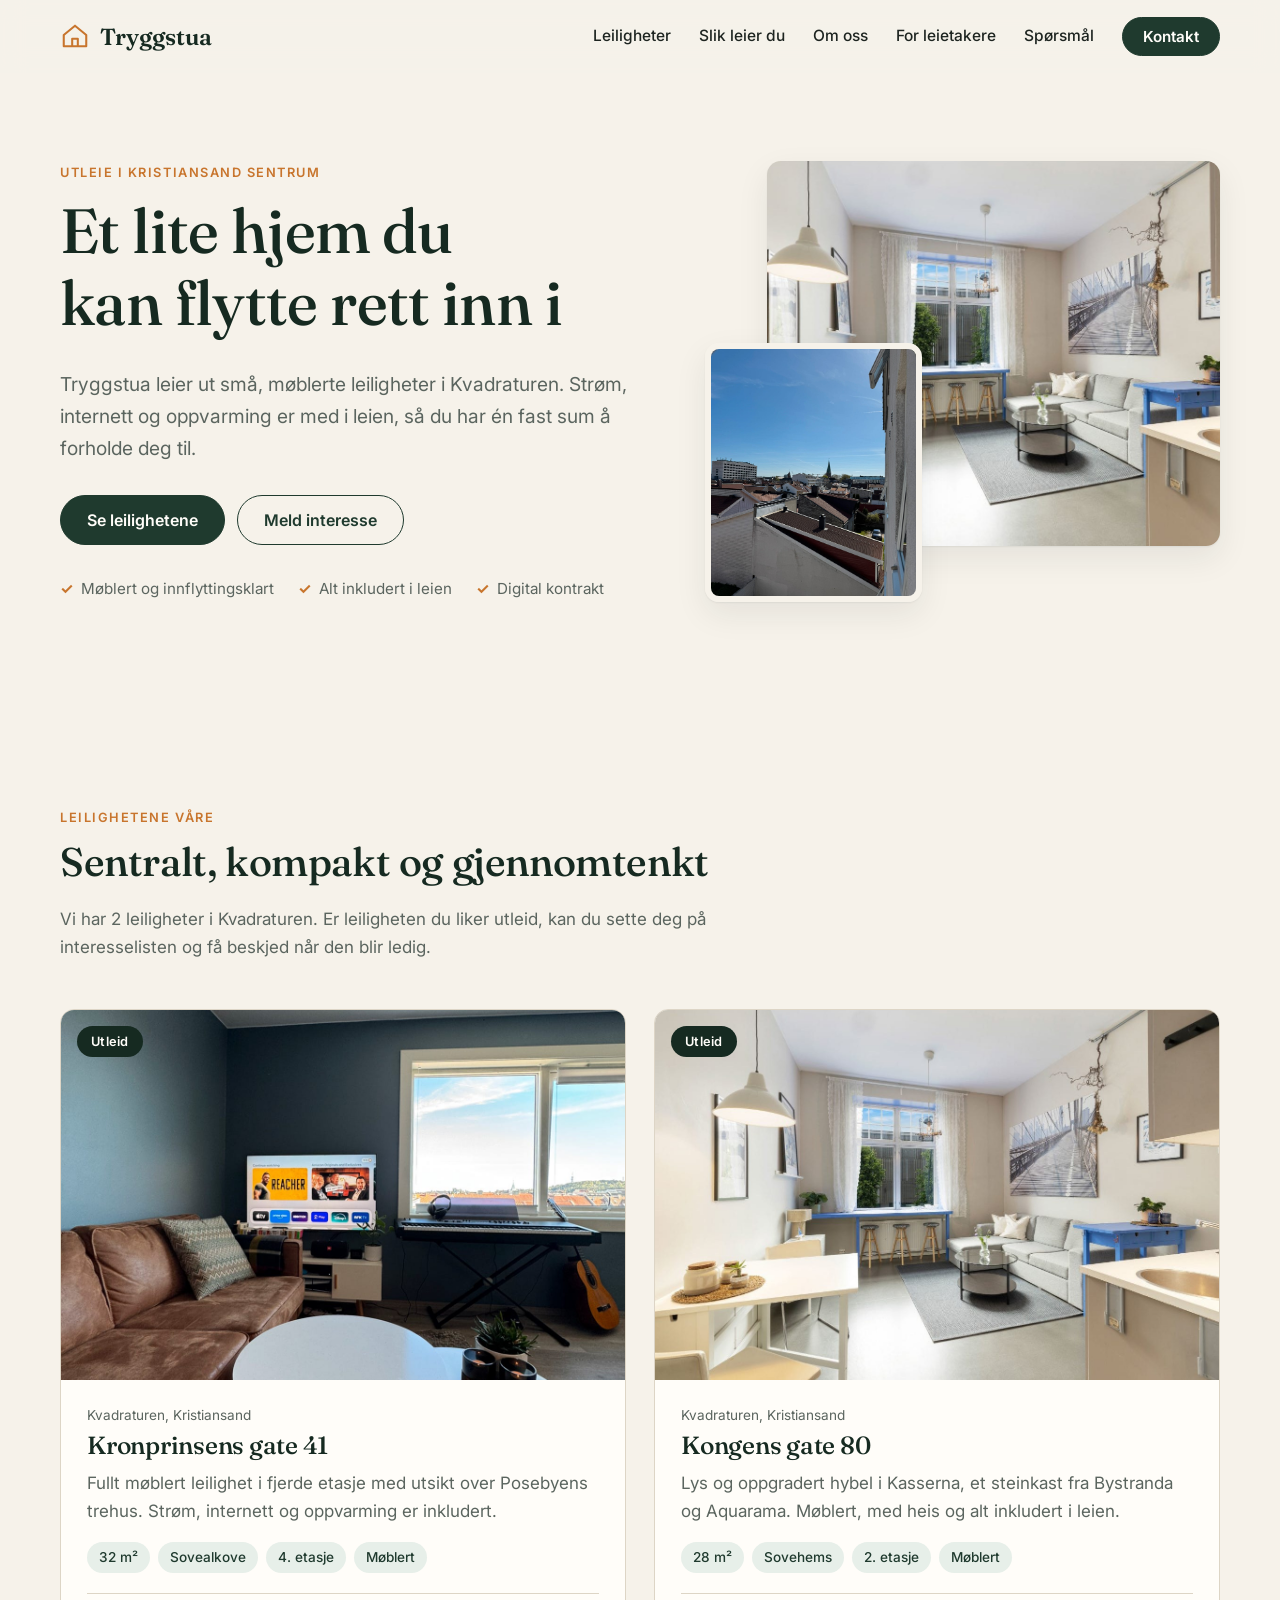
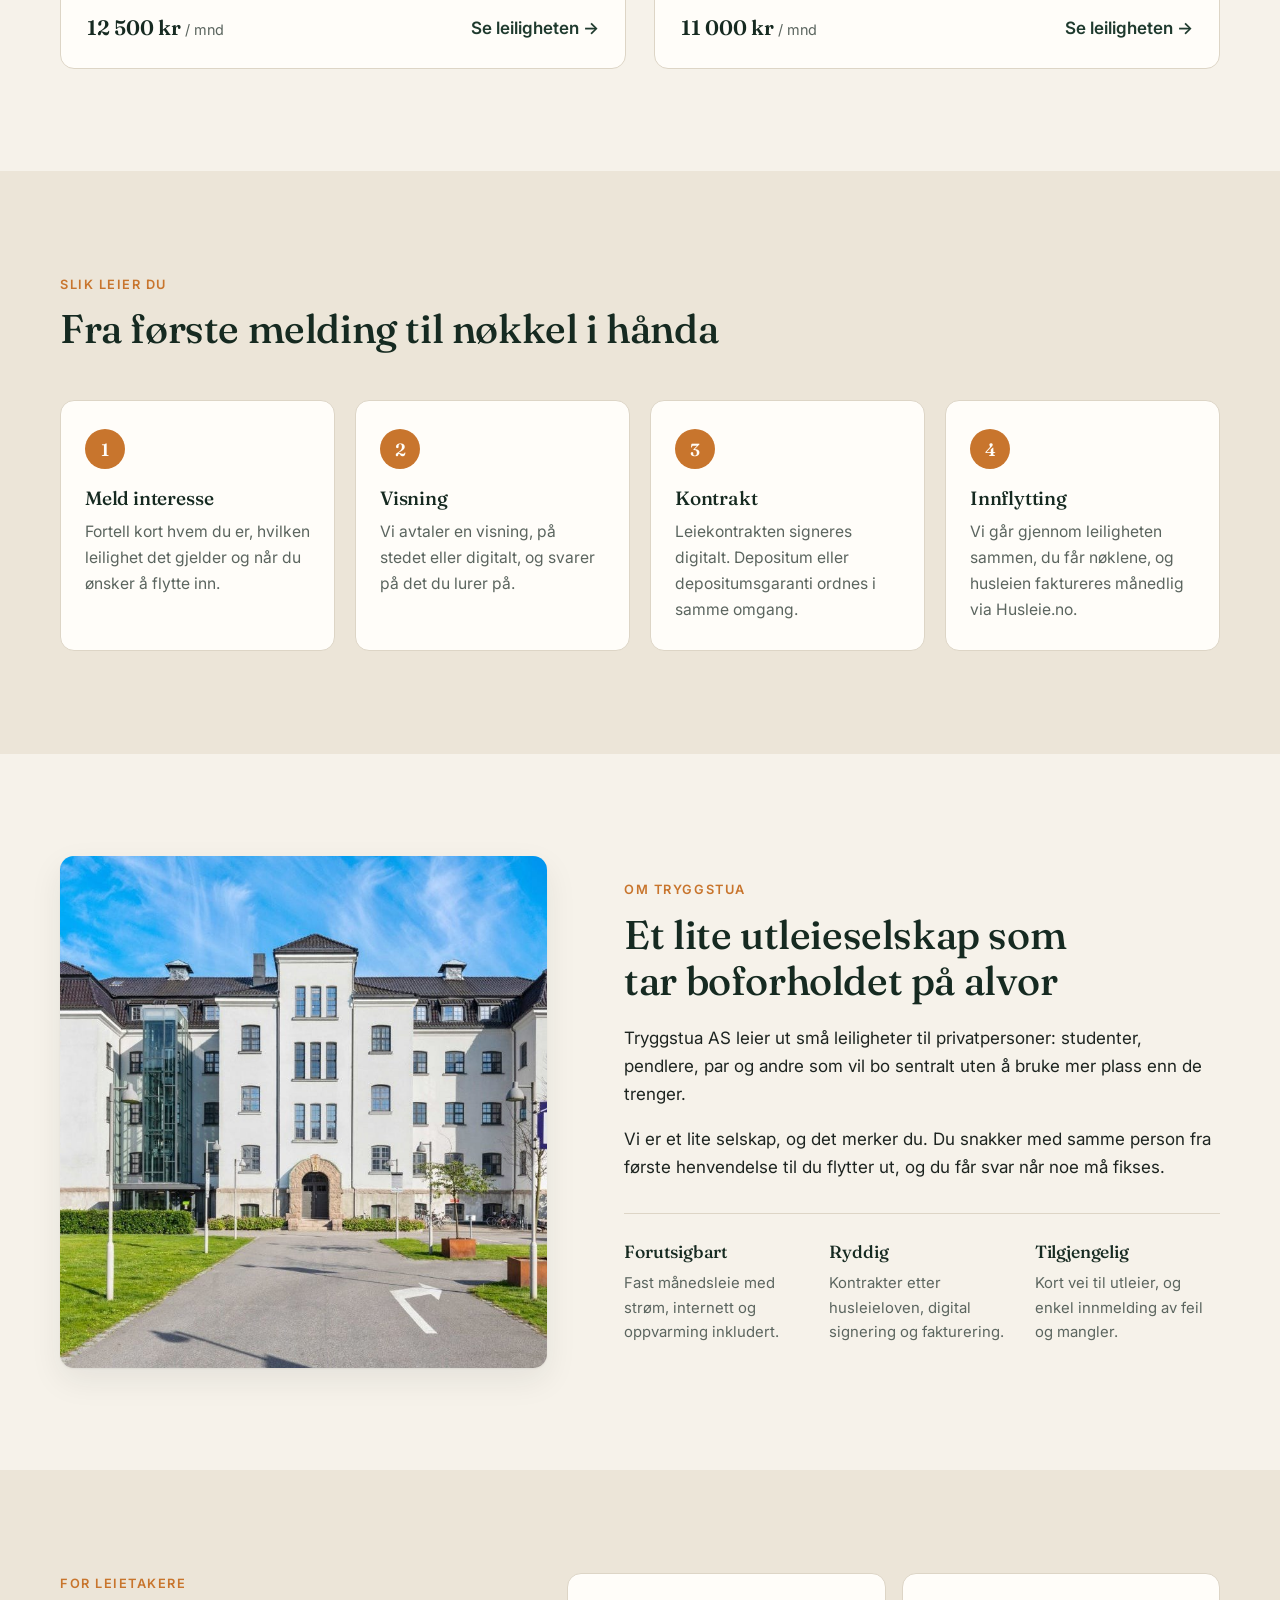
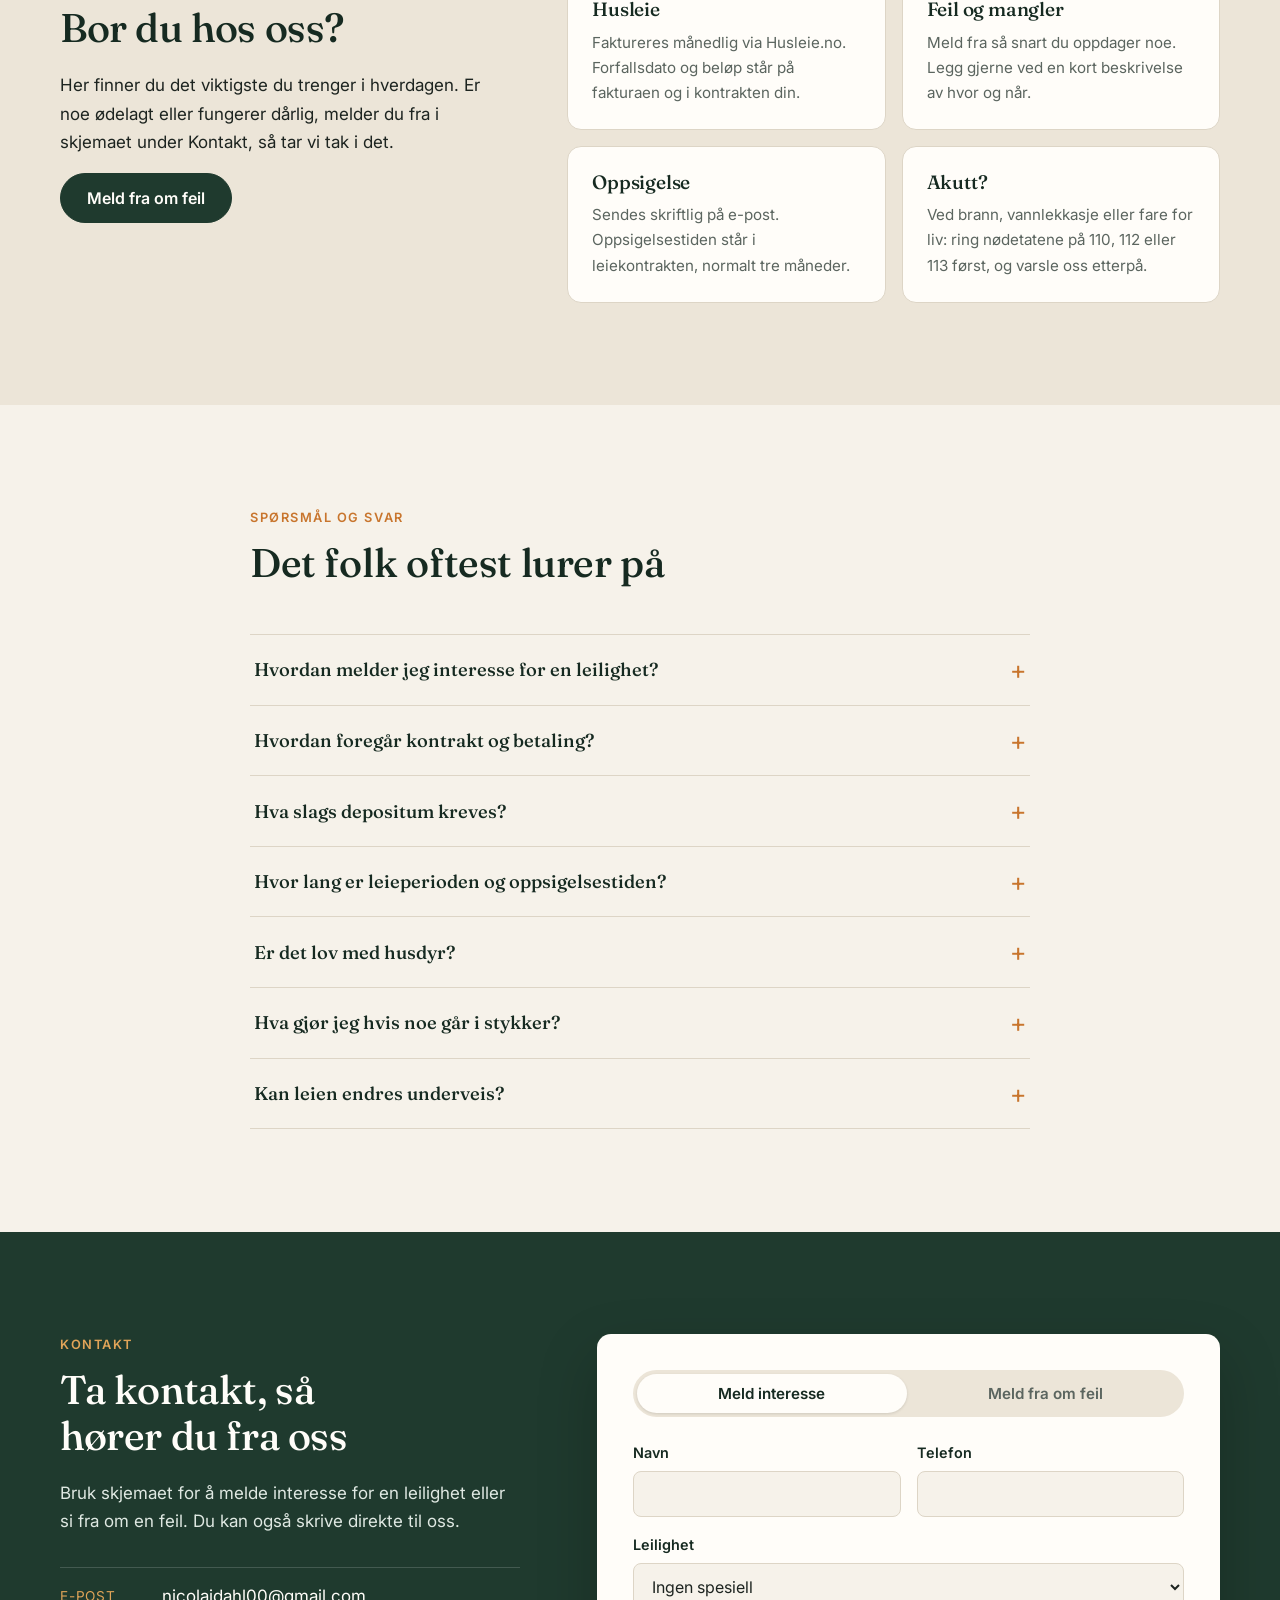
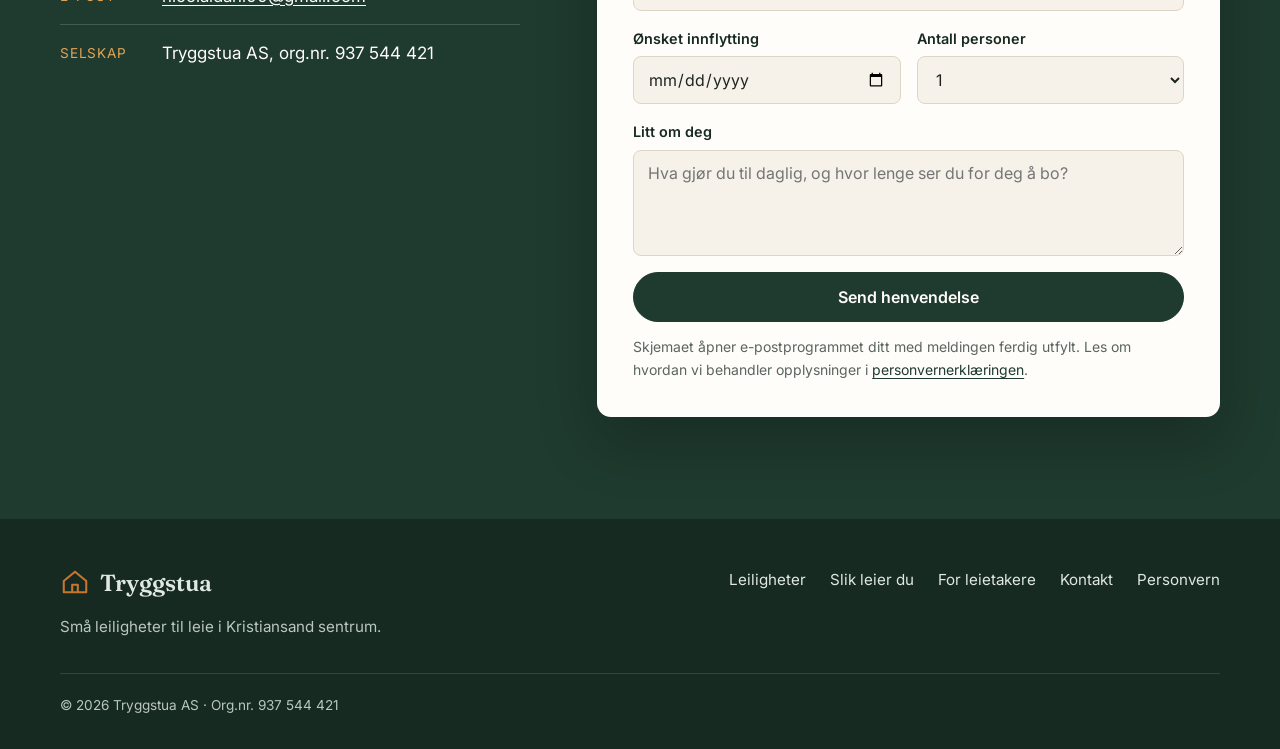
==== commit b674dec2: "Bytt navn til Tryggstua Co-Authored-By: Claude Fable 5.2 <noreply@anthropic.com>" ====
--- a/index.html
+++ b/index.html
@@ -3,9 +3,9 @@
 <head>
   <meta charset="utf-8">
   <meta name="viewport" content="width=device-width, initial-scale=1">
-  <title>Trygstua AS | Små leiligheter til leie i Kristiansand</title>
-  <meta name="description" content="Trygstua AS leier ut små, møblerte leiligheter i Kristiansand sentrum. Fast månedspris, ryddige kontrakter og en utleier som svarer.">
-  <meta property="og:title" content="Trygstua AS | Små leiligheter til leie i Kristiansand">
+  <title>Tryggstua AS | Små leiligheter til leie i Kristiansand</title>
+  <meta name="description" content="Tryggstua AS leier ut små, møblerte leiligheter i Kristiansand sentrum. Fast månedspris, ryddige kontrakter og en utleier som svarer.">
+  <meta property="og:title" content="Tryggstua AS | Små leiligheter til leie i Kristiansand">
   <meta property="og:description" content="Små, møblerte leiligheter i Kvadraturen. Fast månedspris og ryddige kontrakter.">
   <meta property="og:image" content="bilder/kongens-gate-80/02.jpg">
   <link rel="icon" href="favicon.svg" type="image/svg+xml">
@@ -19,9 +19,9 @@
 
   <header class="topp">
     <div class="ramme topp__rad">
-      <a class="logo" href="index.html" aria-label="Trygstua, til forsiden">
+      <a class="logo" href="index.html" aria-label="Tryggstua, til forsiden">
         <svg viewBox="0 0 32 32" aria-hidden="true"><path d="M4 15 16 5l12 10v12H4z" fill="none" stroke="currentColor" stroke-width="2.2" stroke-linejoin="round"/><path d="M13 27v-8h6v8" fill="none" stroke="currentColor" stroke-width="2.2" stroke-linejoin="round"/></svg>
-        <span>Trygstua</span>
+        <span>Tryggstua</span>
       </a>
       <button class="meny-knapp" aria-expanded="false" aria-controls="meny" aria-label="Meny"><span></span><span></span><span></span></button>
       <nav class="meny" id="meny" aria-label="Hovedmeny">
@@ -41,7 +41,7 @@
         <div class="hero__tekst">
           <p class="overtittel">Utleie i Kristiansand sentrum</p>
           <h1>Et lite hjem du kan flytte rett inn i</h1>
-          <p class="ingress">Trygstua leier ut små, møblerte leiligheter i Kvadraturen. Strøm, internett og oppvarming er med i leien, så du har én fast sum å forholde deg til.</p>
+          <p class="ingress">Tryggstua leier ut små, møblerte leiligheter i Kvadraturen. Strøm, internett og oppvarming er med i leien, så du har én fast sum å forholde deg til.</p>
           <div class="hero__knapper">
             <a class="knapp" href="#leiligheter">Se leilighetene</a>
             <a class="knapp knapp--lys" href="#kontakt">Meld interesse</a>
@@ -89,9 +89,9 @@
       <div class="ramme om">
         <div class="om__bilde"><img src="bilder/kongens-gate-80/16.jpg" alt="Leilighetsbygget Kasserna i Kongens gate, sett fra parken" loading="lazy"></div>
         <div>
-          <p class="overtittel">Om Trygstua</p>
+          <p class="overtittel">Om Tryggstua</p>
           <h2>Et lite utleieselskap som tar boforholdet på alvor</h2>
-          <p>Trygstua AS leier ut små leiligheter til privatpersoner: studenter, pendlere, par og andre som vil bo sentralt uten å bruke mer plass enn de trenger.</p>
+          <p>Tryggstua AS leier ut små leiligheter til privatpersoner: studenter, pendlere, par og andre som vil bo sentralt uten å bruke mer plass enn de trenger.</p>
           <p>Vi er et lite selskap, og det merker du. Du snakker med samme person fra første henvendelse til du flytter ut, og du får svar når noe må fikses.</p>
           <ul class="verdier">
             <li><h3>Forutsigbart</h3><p>Fast månedsleie med strøm, internett og oppvarming inkludert.</p></li>
@@ -139,7 +139,7 @@
           <dl class="kontaktliste">
             <div><dt>E-post</dt><dd><a data-epost href="#"></a></dd></div>
             <div data-telefon-rad><dt>Telefon</dt><dd><a data-telefon href="#"></a></dd></div>
-            <div><dt>Selskap</dt><dd>Trygstua AS, org.nr. <span data-orgnr></span></dd></div>
+            <div><dt>Selskap</dt><dd>Tryggstua AS, org.nr. <span data-orgnr></span></dd></div>
           </dl>
         </div>
 
@@ -197,7 +197,7 @@
   <footer class="bunn">
     <div class="ramme bunn__rad">
       <div>
-        <a class="logo logo--lys" href="index.html"><svg viewBox="0 0 32 32" aria-hidden="true"><path d="M4 15 16 5l12 10v12H4z" fill="none" stroke="currentColor" stroke-width="2.2" stroke-linejoin="round"/><path d="M13 27v-8h6v8" fill="none" stroke="currentColor" stroke-width="2.2" stroke-linejoin="round"/></svg><span>Trygstua</span></a>
+        <a class="logo logo--lys" href="index.html"><svg viewBox="0 0 32 32" aria-hidden="true"><path d="M4 15 16 5l12 10v12H4z" fill="none" stroke="currentColor" stroke-width="2.2" stroke-linejoin="round"/><path d="M13 27v-8h6v8" fill="none" stroke="currentColor" stroke-width="2.2" stroke-linejoin="round"/></svg><span>Tryggstua</span></a>
         <p>Små leiligheter til leie i Kristiansand sentrum.</p>
       </div>
       <nav aria-label="Bunnmeny">
@@ -207,7 +207,7 @@
         <a href="#kontakt">Kontakt</a>
         <a href="personvern.html">Personvern</a>
       </nav>
-      <p class="bunn__juss">© <span data-aar></span> Trygstua AS · Org.nr. <span data-orgnr></span></p>
+      <p class="bunn__juss">© <span data-aar></span> Tryggstua AS · Org.nr. <span data-orgnr></span></p>
     </div>
   </footer>
 
